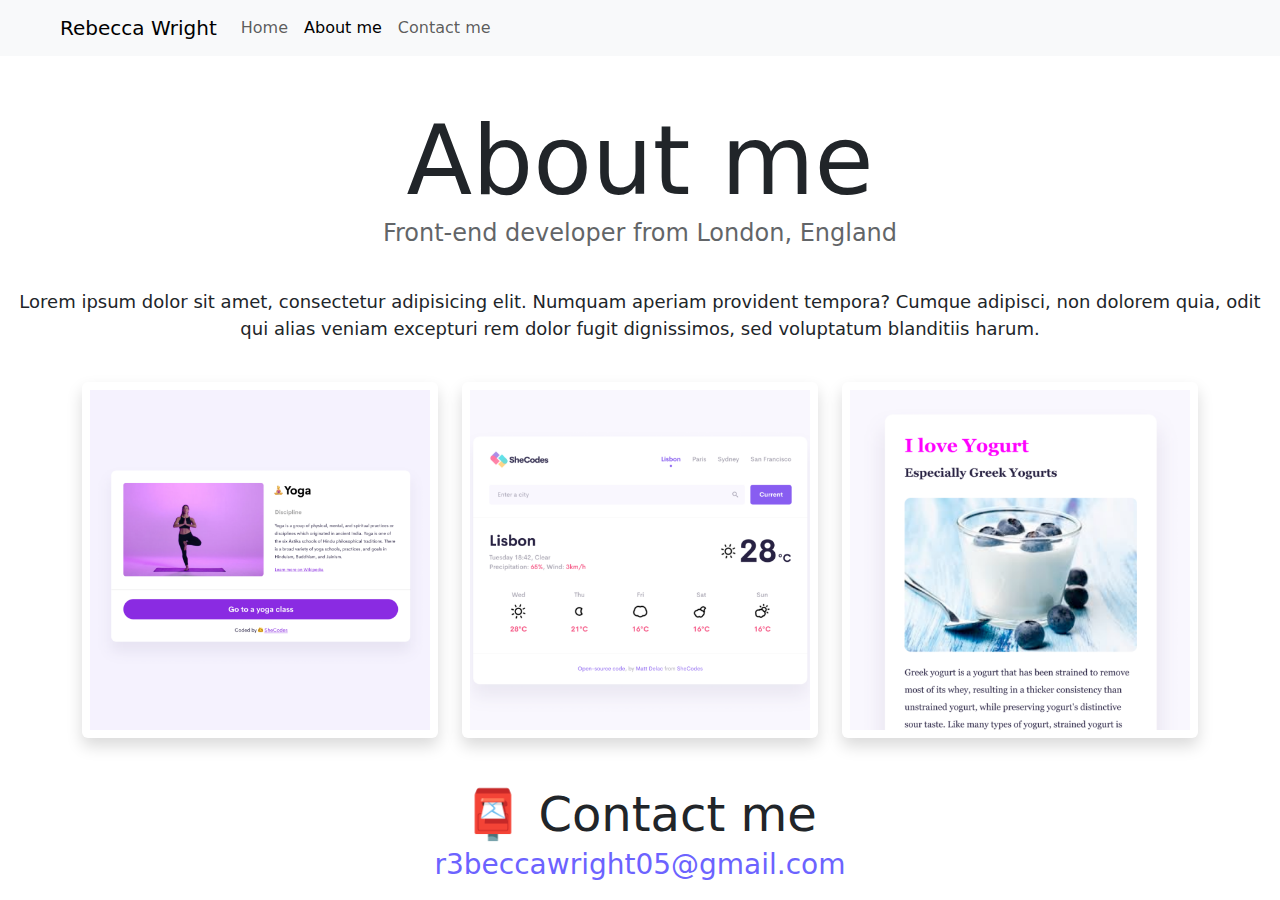
==== about.html @ efcf692b "Imported CodeSandbox File" ====
<!DOCTYPE html>
<html lang="en">
  <head>
    <meta charset="UTF-8" />
    <meta http-equiv="X-UA-Compatible" content="IE=edge" />
    <meta name="viewport" content="width=device-width, initial-scale=1.0" />
    <link
      href="https://cdn.jsdelivr.net/npm/bootstrap@5.3.3/dist/css/bootstrap.min.css"
      rel="stylesheet"
      integrity="sha384-QWTKZyjpPEjISv5WaRU9OFeRpok6YctnYmDr5pNlyT2bRjXh0JMhjY6hW+ALEwIH"
      crossorigin="anonymous"
    />
    <link rel="stylesheet" href="style.css" />
    <title>About Rebecca</title>
  </head>
  <body>
    <nav
      class="navbar sticky-top navbar-expand-lg bg-body-tertiary w-100%"
      fixed-top
    >
      <div class="container-fluid">
        <a class="navbar-brand ms-5" href="index.html">Rebecca Wright</a>
        <button
          class="navbar-toggler"
          type="button"
          data-bs-toggle="collapse"
          data-bs-target="#navbarNav"
          aria-controls="navbarNav"
          aria-expanded="false"
          aria-label="Toggle navigation"
        >
          <span class="navbar-toggler-icon"></span>
        </button>
        <div class="collapse navbar-collapse" id="navbarNav">
          <ul class="navbar-nav">
            <li class="nav-item">
              <a class="nav-link" aria-current="page" href="index.html">Home</a>
            </li>
            <li class="nav-item">
              <a class="nav-link active" href="about.html">About me</a>
            </li>
            <li class="nav-item">
              <a class="nav-link" href="about.html#contact">Contact me</a>
            </li>
          </ul>
        </div>
      </div>
    </nav>
    <br />
    <br />
    <h1>About me</h1>
    <h3>Front-end developer from London, England</h3>
    <div class="about-paragraphs">
      <p>
        Lorem ipsum dolor sit amet, consectetur adipisicing elit. Numquam
        aperiam provident tempora? Cumque adipisci, non dolorem quia, odit qui
        alias veniam excepturi rem dolor fugit dignissimos, sed voluptatum
        blanditiis harum.
      </p>
    </div>

    <div class="container">
      <div class="row">
        <div class="col-sm-4">
          <img src="images/yoga.png" class="img-fluid p-2 shadow rounded" />
        </div>
        <div class="col-sm-4">
          <img src="images/weather.png" class="img-fluid p-2 shadow rounded" />
        </div>
        <div class="col-sm-4">
          <img src="images/yogurt.png" class="img-fluid p-2 shadow rounded" />
        </div>
      </div>
    </div>

    <div id="contact" class="mt-5">
      <h2>📮 Contact me</h2>
      <a href="mailto:r3beccawright05@gmail.com" class="email-link">
        r3beccawright05@gmail.com
      </a>
    </div>
    <script
      src="https://cdn.jsdelivr.net/npm/bootstrap@5.3.3/dist/js/bootstrap.bundle.min.js"
      integrity="sha384-YvpcrYf0tY3lHB60NNkmXc5s9fDVZLESaAA55NDzOxhy9GkcIdslK1eN7N6jIeHz"
      crossorigin="anonymous"
    ></script>
  </body>
</html>
---- style.css ----
:root {
  --primary-color: #6c63ff;
  --secondary-color: #f5f2fe;
  --box-shadow: 0 5px 10px rgba(0, 0, 0, 0.3);
}

body {
  margin: 0 auto;
  max-width: 100%;
}

h1,
h2,
h3 {
  text-align: center;
  margin: 0;
}

h1 {
  font-size: 96px;
}

h2 {
  font-size: 48px;
}

h3 {
  font-size: 24px;
  opacity: 0.7;
}

p {
  border-radius: 4px;
  font-size: 18px;
  line-height: 1.5;
}

.navigation-links {
  display: flex;
  margin-top: 40px;
  justify-content: center;
}

.navigation-links a {
  margin: 20px;
  border-radius: 4px;
  padding: 20px 15px;
  text-decoration: none;
  text-transform: capitalize;
}

.about-link {
  color: var(--primary-color);
  border: 1px solid var(--primary-color);
}

.homepage-link {
  color: var(--primary-color);
  text-align: center;
  display: block;
}

.about-paragraphs {
  display: flex;
  margin: 30px 0;
}

.about-paragraphs p {
  margin: 10px;
  text-align: center;
}

.email-link {
  display: flex;
  justify-content: center;
  color: var(--primary-color);
  font-size: 28px;
  text-decoration: none;
}

.email-link:hover {
  text-decoration: underline;
}

.img-fluid {
  max-width: 100%;
  height: auto;
}
.primary-link {
  border-radius: 4px;
  padding: 20px 15px;
  text-decoration: none;
  text-transform: capitalize;
  background: var(--primary-color);
  box-shadow: var(--box-shadow);
  color: white;
}

.mb-3 {
  text-align: left;
}
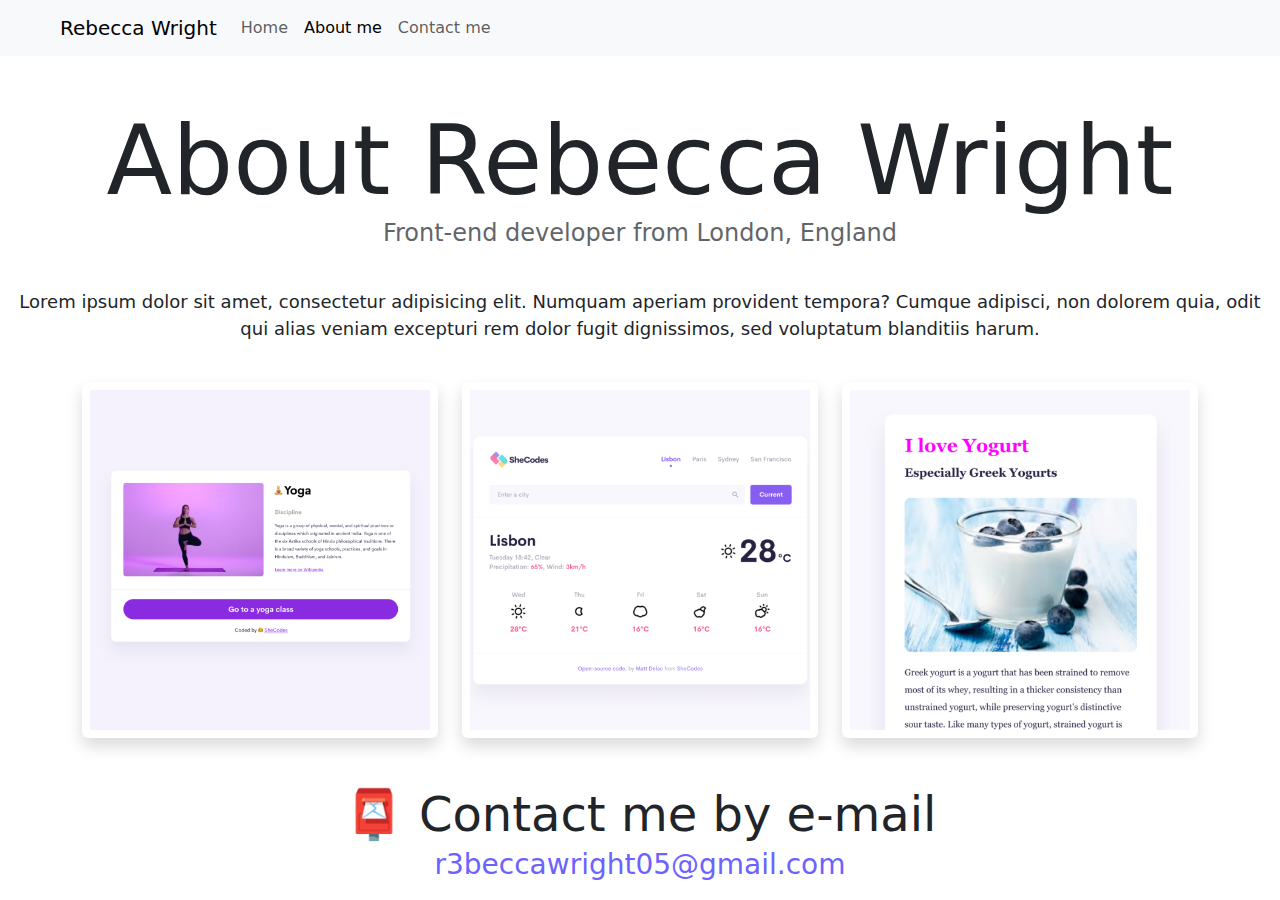
==== commit 2eddc264: "Improved SEO of site" ====
--- a/about.html
+++ b/about.html
@@ -3,7 +3,10 @@
   <head>
     <meta charset="UTF-8" />
     <meta http-equiv="X-UA-Compatible" content="IE=edge" />
-    <meta name="viewport" content="width=device-width, initial-scale=1.0" />
+    <meta
+      name="description"
+      content="Contact details for female junior front-end developer Rebecca Wright, based in England, UK."
+    />
     <link
       href="https://cdn.jsdelivr.net/npm/bootstrap@5.3.3/dist/css/bootstrap.min.css"
       rel="stylesheet"
@@ -11,7 +14,7 @@
       crossorigin="anonymous"
     />
     <link rel="stylesheet" href="style.css" />
-    <title>About Rebecca</title>
+    <title>About Junior Front-End Developer | Rebecca Wright</title>
   </head>
   <body>
     <nav
@@ -48,7 +51,7 @@
     </nav>
     <br />
     <br />
-    <h1>About me</h1>
+    <h1>About Rebecca Wright</h1>
     <h3>Front-end developer from London, England</h3>
     <div class="about-paragraphs">
       <p>
@@ -62,20 +65,36 @@
     <div class="container">
       <div class="row">
         <div class="col-sm-4">
-          <img src="images/yoga.png" class="img-fluid p-2 shadow rounded" />
+          <img
+            src="images/yoga.png"
+            alt="Yoga website"
+            class="img-fluid p-2 shadow rounded"
+          />
         </div>
         <div class="col-sm-4">
-          <img src="images/weather.png" class="img-fluid p-2 shadow rounded" />
+          <img
+            src="images/weather.png"
+            alt="Worldwide weather forecaster app"
+            class="img-fluid p-2 shadow rounded"
+          />
         </div>
         <div class="col-sm-4">
-          <img src="images/yogurt.png" class="img-fluid p-2 shadow rounded" />
+          <img
+            src="images/yogurt.png"
+            alt="Yoghurt website"
+            class="img-fluid p-2 shadow rounded"
+          />
         </div>
       </div>
     </div>
 
     <div id="contact" class="mt-5">
-      <h2>📮 Contact me</h2>
-      <a href="mailto:r3beccawright05@gmail.com" class="email-link">
+      <h2>📮 Contact me by e-mail</h2>
+      <a
+        href="mailto:r3beccawright05@gmail.com"
+        title="r3beccawright05@gmail.com"
+        class="email-link"
+      >
         r3beccawright05@gmail.com
       </a>
     </div>
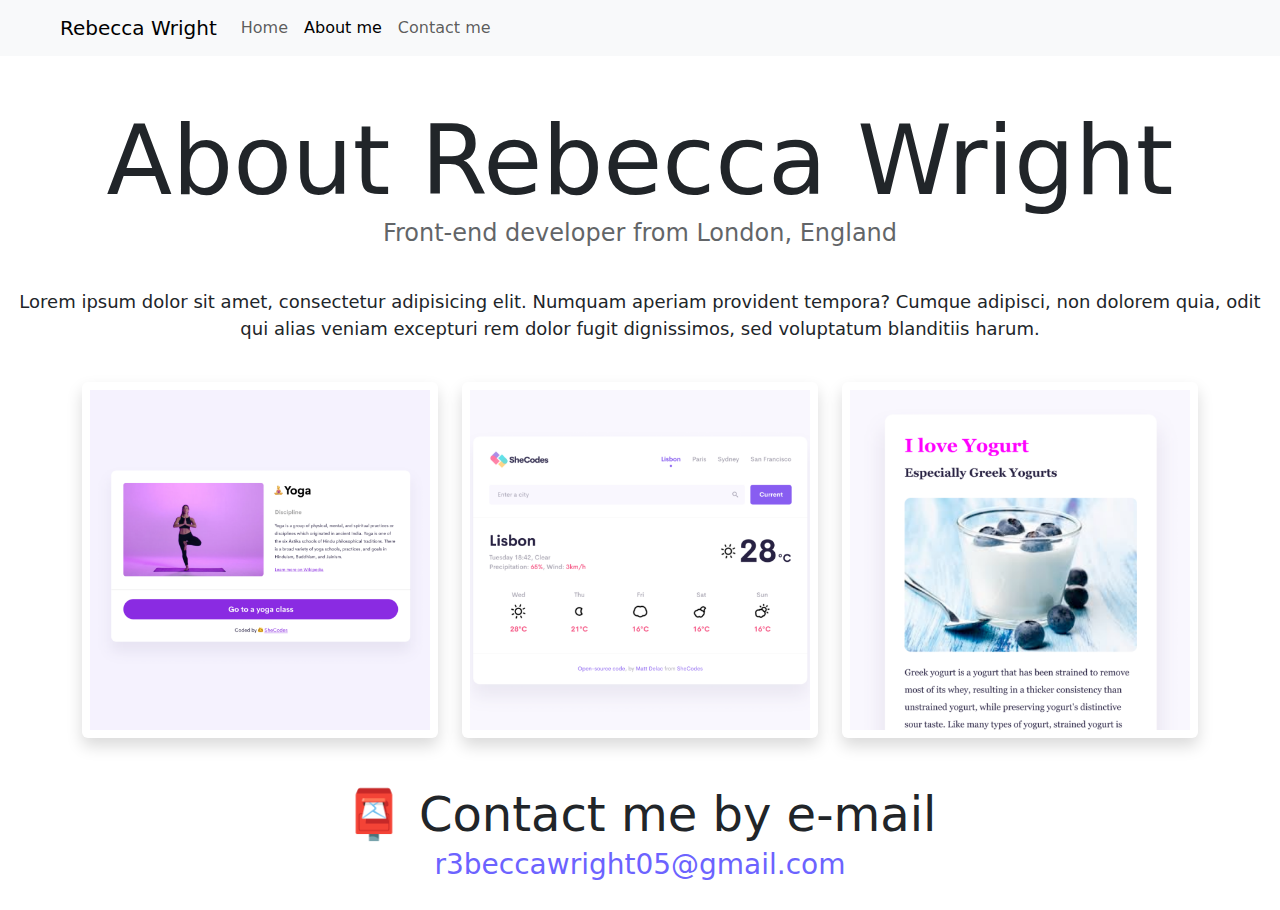
==== commit 7ddd5a86: "Edited sizing to make mobile-friendly" ====
--- a/about.html
+++ b/about.html
@@ -89,7 +89,7 @@
     </div>
 
     <div id="contact" class="mt-5">
-      <h2>📮 Contact me by e-mail</h2>
+      <h2 class="email">📮 Contact me by e-mail</h2>
       <a
         href="mailto:r3beccawright05@gmail.com"
         title="r3beccawright05@gmail.com"
@@ -98,6 +98,7 @@
         r3beccawright05@gmail.com
       </a>
     </div>
+    <br />
     <script
       src="https://cdn.jsdelivr.net/npm/bootstrap@5.3.3/dist/js/bootstrap.bundle.min.js"
       integrity="sha384-YvpcrYf0tY3lHB60NNkmXc5s9fDVZLESaAA55NDzOxhy9GkcIdslK1eN7N6jIeHz"
--- a/style.css
+++ b/style.css
@@ -99,3 +99,33 @@
 .mb-3 {
   text-align: left;
 }
+
+@media (max-width: 600px) {
+  h1 {
+    font-size: 50px;
+  }
+  h2 {
+    font-size: 30px;
+  }
+  h3 {
+    font-size: 15px;
+  }
+  .primary-link {
+    width: 90px;
+    text-align: center;
+    padding: 10px;
+  }
+  .about-link {
+    width: 90px;
+    text-align: center;
+  }
+  p {
+    font-size: 16px;
+  }
+  .email-link {
+    font-size: 16px;
+  }
+  .email {
+    font-size: 16px;
+  }
+}
